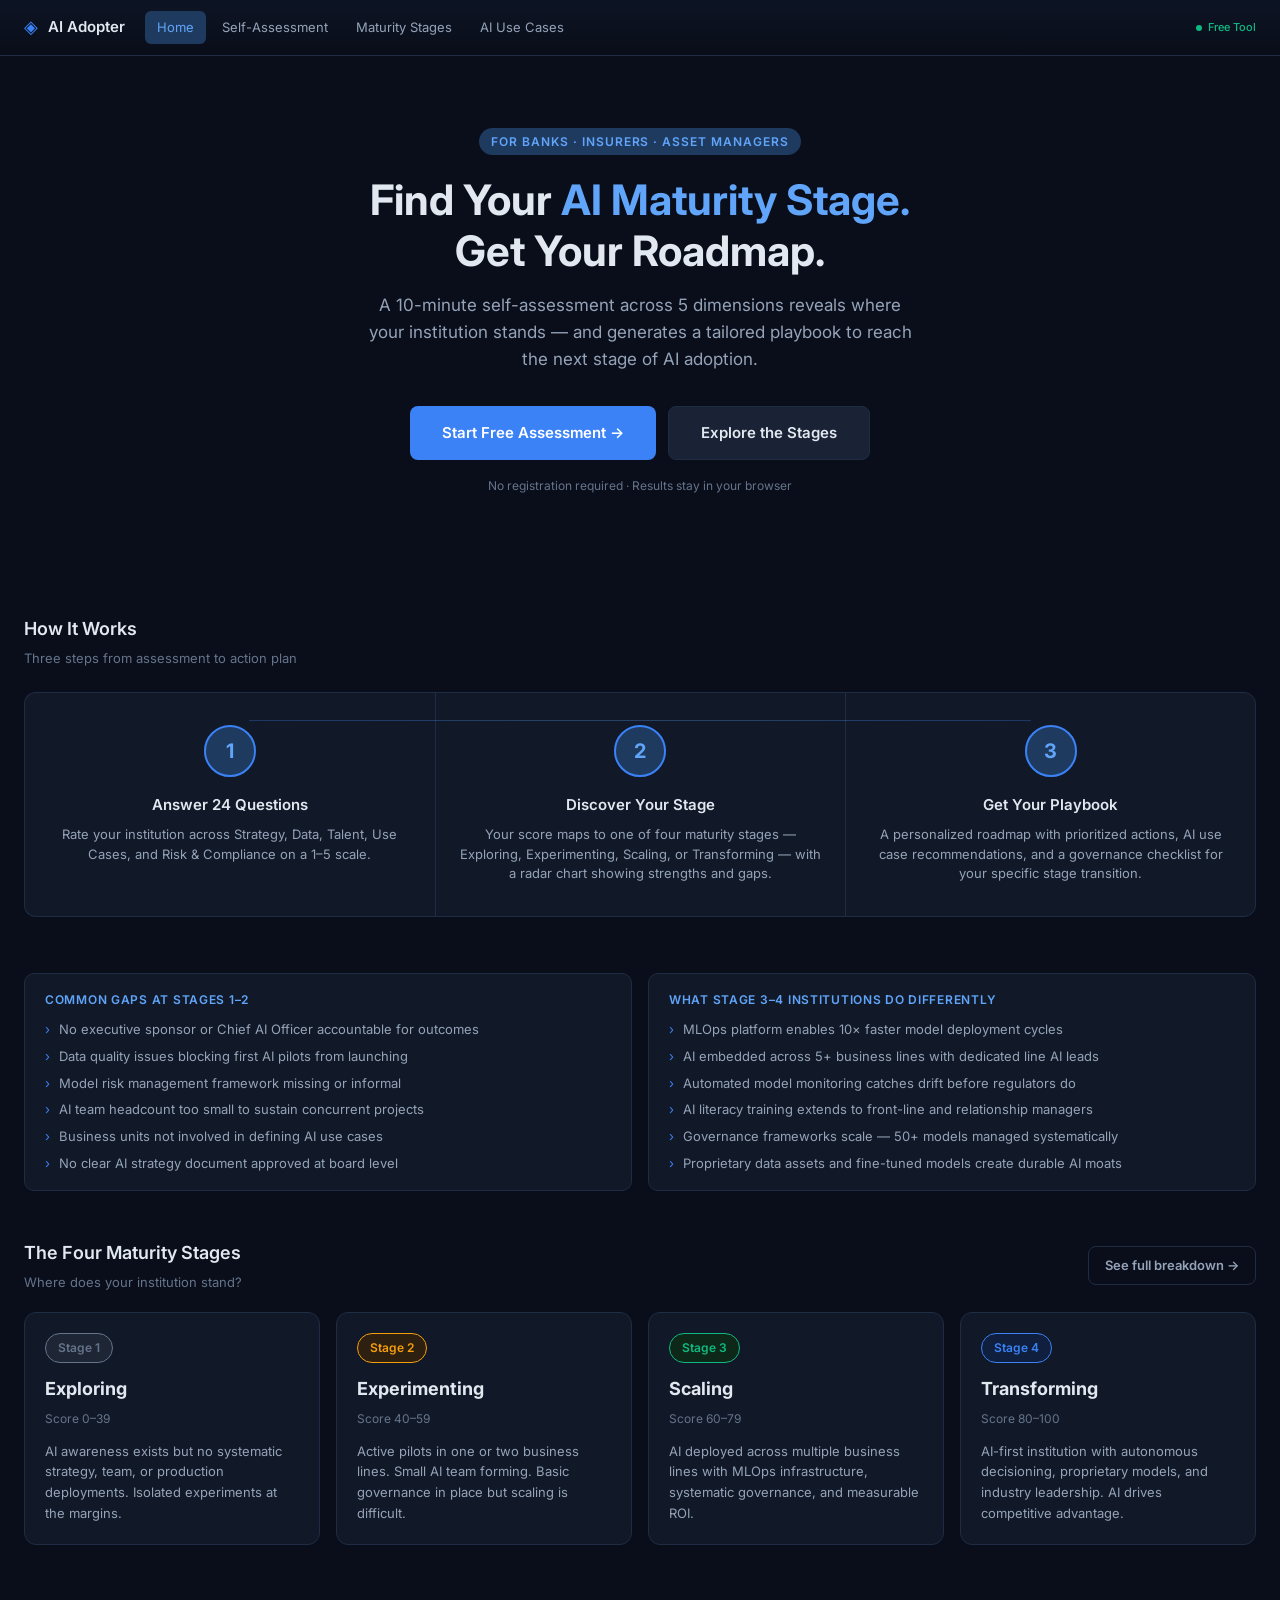
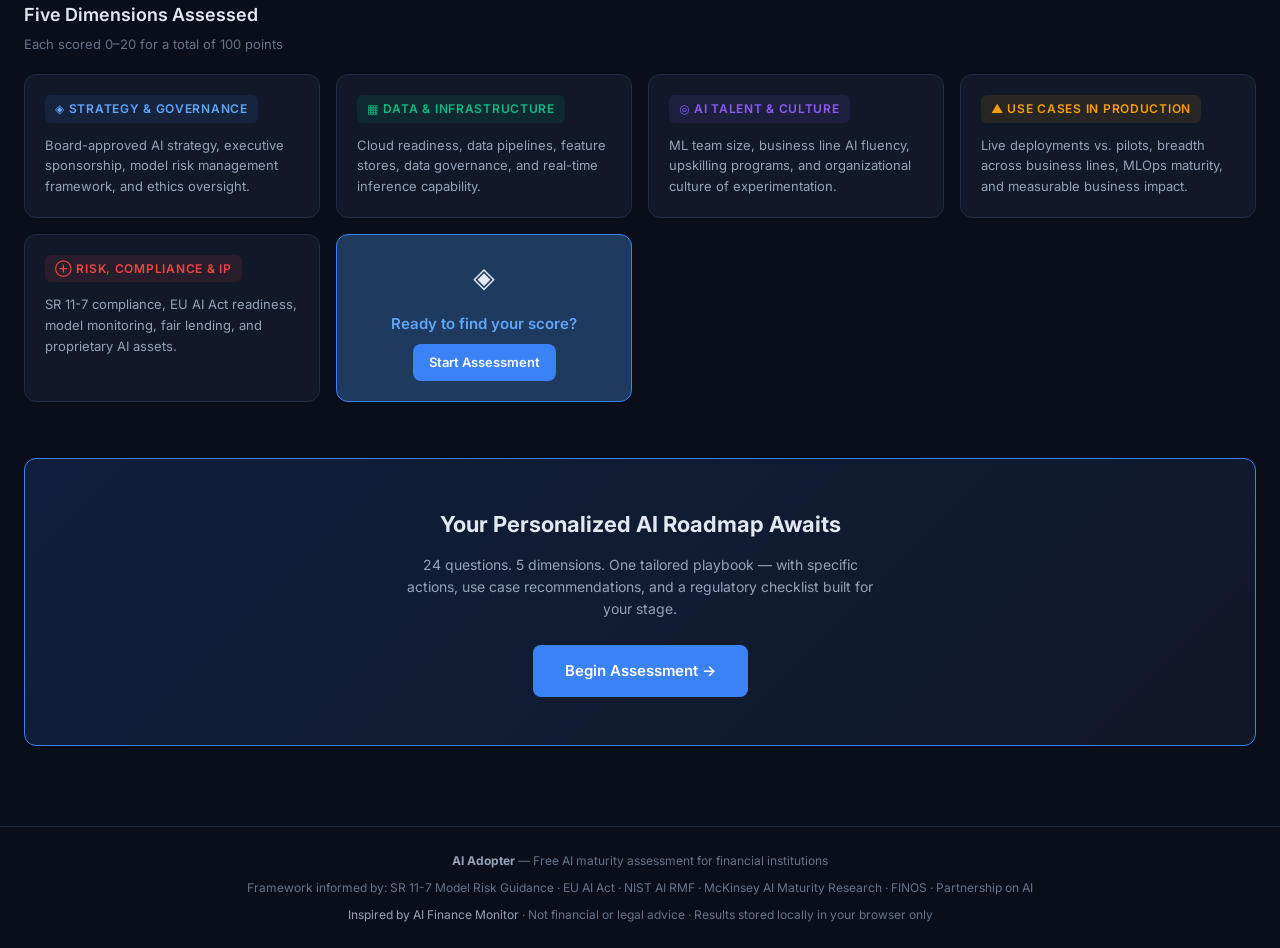
==== index.html @ 6ad32d96 "Initial commit: AI Adopter website AI maturity assessment and playbook generator for financial insti" ====
<!DOCTYPE html>
<html lang="en">
<head>
  <meta charset="UTF-8">
  <meta name="viewport" content="width=device-width, initial-scale=1.0">
  <title>AI Adopter — AI Adoption Playbook for Financial Institutions</title>
  <meta name="description" content="Assess your financial institution's AI maturity and get a personalized roadmap to the next stage.">
  <link rel="stylesheet" href="styles.css">
  <link rel="preconnect" href="https://fonts.googleapis.com">
  <link rel="preconnect" href="https://fonts.gstatic.com" crossorigin>
  <link href="https://fonts.googleapis.com/css2?family=Inter:wght@300;400;500;600;700&display=swap" rel="stylesheet">
</head>
<body>

<!-- ============================================================
     HEADER
     ============================================================ -->
<header>
  <button class="hamburger" id="hamburger" aria-label="Toggle menu">☰</button>
  <div class="header-brand">
    <span class="icon">◈</span>
    <span>AI Adopter</span>
    <span class="header-tagline">AI Adoption Playbooks for Financial Institutions</span>
  </div>
  <nav id="main-nav"></nav>
  <div class="header-actions">
    <span class="live-badge">
      <span class="live-dot"></span>
      Free Tool
    </span>
  </div>
</header>

<!-- Mobile nav -->
<nav class="mobile-nav" id="mobile-nav"></nav>

<!-- ============================================================
     HERO
     ============================================================ -->
<section class="hero">
  <div class="hero-eyebrow">For Banks · Insurers · Asset Managers</div>
  <h1>Find Your <span>AI Maturity Stage.</span><br>Get Your Roadmap.</h1>
  <p>A 10-minute self-assessment across 5 dimensions reveals where your institution stands — and generates a tailored playbook to reach the next stage of AI adoption.</p>
  <div style="display:flex;gap:12px;justify-content:center;flex-wrap:wrap">
    <a href="assessment.html" class="btn btn-primary btn-lg">Start Free Assessment →</a>
    <a href="stages.html" class="btn btn-secondary btn-lg">Explore the Stages</a>
  </div>
  <p style="font-size:12px;color:var(--muted);margin-top:16px">No registration required · Results stay in your browser</p>
</section>

<!-- ============================================================
     HOW IT WORKS
     ============================================================ -->
<main>
  <div class="section-header" style="margin-bottom:24px">
    <div>
      <div class="section-title">How It Works</div>
      <div class="section-sub">Three steps from assessment to action plan</div>
    </div>
  </div>

  <div class="steps-grid" style="margin-bottom:56px">
    <div class="step-card">
      <div class="step-num">1</div>
      <h3>Answer 24 Questions</h3>
      <p>Rate your institution across Strategy, Data, Talent, Use Cases, and Risk & Compliance on a 1–5 scale.</p>
    </div>
    <div class="step-card">
      <div class="step-num">2</div>
      <h3>Discover Your Stage</h3>
      <p>Your score maps to one of four maturity stages — Exploring, Experimenting, Scaling, or Transforming — with a radar chart showing strengths and gaps.</p>
    </div>
    <div class="step-card">
      <div class="step-num">3</div>
      <h3>Get Your Playbook</h3>
      <p>A personalized roadmap with prioritized actions, AI use case recommendations, and a governance checklist for your specific stage transition.</p>
    </div>
  </div>

  <!-- ============================================================
       INSIGHTS BAR
       ============================================================ -->
  <div class="insights-bar" style="margin-bottom:48px">
    <div class="insight-panel">
      <h3>Common Gaps at Stages 1–2</h3>
      <ul>
        <li>No executive sponsor or Chief AI Officer accountable for outcomes</li>
        <li>Data quality issues blocking first AI pilots from launching</li>
        <li>Model risk management framework missing or informal</li>
        <li>AI team headcount too small to sustain concurrent projects</li>
        <li>Business units not involved in defining AI use cases</li>
        <li>No clear AI strategy document approved at board level</li>
      </ul>
    </div>
    <div class="insight-panel">
      <h3>What Stage 3–4 Institutions Do Differently</h3>
      <ul>
        <li>MLOps platform enables 10× faster model deployment cycles</li>
        <li>AI embedded across 5+ business lines with dedicated line AI leads</li>
        <li>Automated model monitoring catches drift before regulators do</li>
        <li>AI literacy training extends to front-line and relationship managers</li>
        <li>Governance frameworks scale — 50+ models managed systematically</li>
        <li>Proprietary data assets and fine-tuned models create durable AI moats</li>
      </ul>
    </div>
  </div>

  <!-- ============================================================
       MATURITY STAGE PREVIEWS
       ============================================================ -->
  <div class="section-header" style="margin-bottom:20px">
    <div>
      <div class="section-title">The Four Maturity Stages</div>
      <div class="section-sub">Where does your institution stand?</div>
    </div>
    <a href="stages.html" class="btn btn-ghost btn-sm no-print">See full breakdown →</a>
  </div>

  <div class="grid-4" style="margin-bottom:56px">
    <div class="card">
      <div style="margin-bottom:12px">
        <span class="stage-badge stage-1">Stage 1</span>
      </div>
      <div style="font-size:18px;font-weight:700;color:var(--text);margin-bottom:6px">Exploring</div>
      <div style="font-size:12px;color:var(--muted);margin-bottom:12px">Score 0–39</div>
      <p style="font-size:13px;color:var(--muted2)">AI awareness exists but no systematic strategy, team, or production deployments. Isolated experiments at the margins.</p>
    </div>
    <div class="card">
      <div style="margin-bottom:12px">
        <span class="stage-badge stage-2">Stage 2</span>
      </div>
      <div style="font-size:18px;font-weight:700;color:var(--text);margin-bottom:6px">Experimenting</div>
      <div style="font-size:12px;color:var(--muted);margin-bottom:12px">Score 40–59</div>
      <p style="font-size:13px;color:var(--muted2)">Active pilots in one or two business lines. Small AI team forming. Basic governance in place but scaling is difficult.</p>
    </div>
    <div class="card">
      <div style="margin-bottom:12px">
        <span class="stage-badge stage-3">Stage 3</span>
      </div>
      <div style="font-size:18px;font-weight:700;color:var(--text);margin-bottom:6px">Scaling</div>
      <div style="font-size:12px;color:var(--muted);margin-bottom:12px">Score 60–79</div>
      <p style="font-size:13px;color:var(--muted2)">AI deployed across multiple business lines with MLOps infrastructure, systematic governance, and measurable ROI.</p>
    </div>
    <div class="card">
      <div style="margin-bottom:12px">
        <span class="stage-badge stage-4">Stage 4</span>
      </div>
      <div style="font-size:18px;font-weight:700;color:var(--text);margin-bottom:6px">Transforming</div>
      <div style="font-size:12px;color:var(--muted);margin-bottom:12px">Score 80–100</div>
      <p style="font-size:13px;color:var(--muted2)">AI-first institution with autonomous decisioning, proprietary models, and industry leadership. AI drives competitive advantage.</p>
    </div>
  </div>

  <!-- ============================================================
       DIMENSIONS PREVIEW
       ============================================================ -->
  <div class="section-header" style="margin-bottom:20px">
    <div>
      <div class="section-title">Five Dimensions Assessed</div>
      <div class="section-sub">Each scored 0–20 for a total of 100 points</div>
    </div>
  </div>

  <div class="grid-3" style="margin-bottom:56px">
    <div class="card">
      <div class="question-dimension dim-strategy" style="margin-bottom:12px">◈ Strategy & Governance</div>
      <p style="font-size:13px;color:var(--muted2)">Board-approved AI strategy, executive sponsorship, model risk management framework, and ethics oversight.</p>
    </div>
    <div class="card">
      <div class="question-dimension dim-data" style="margin-bottom:12px">▦ Data & Infrastructure</div>
      <p style="font-size:13px;color:var(--muted2)">Cloud readiness, data pipelines, feature stores, data governance, and real-time inference capability.</p>
    </div>
    <div class="card">
      <div class="question-dimension dim-talent" style="margin-bottom:12px">◎ AI Talent & Culture</div>
      <p style="font-size:13px;color:var(--muted2)">ML team size, business line AI fluency, upskilling programs, and organizational culture of experimentation.</p>
    </div>
    <div class="card">
      <div class="question-dimension dim-usecases" style="margin-bottom:12px">▲ Use Cases in Production</div>
      <p style="font-size:13px;color:var(--muted2)">Live deployments vs. pilots, breadth across business lines, MLOps maturity, and measurable business impact.</p>
    </div>
    <div class="card">
      <div class="question-dimension dim-risk" style="margin-bottom:12px">⊕ Risk, Compliance & IP</div>
      <p style="font-size:13px;color:var(--muted2)">SR 11-7 compliance, EU AI Act readiness, model monitoring, fair lending, and proprietary AI assets.</p>
    </div>
    <div class="card" style="display:flex;flex-direction:column;align-items:center;justify-content:center;text-align:center;background:var(--tag-bg);border-color:var(--accent)">
      <div style="font-size:28px;margin-bottom:12px">◈</div>
      <div style="font-size:15px;font-weight:600;color:var(--accent2);margin-bottom:8px">Ready to find your score?</div>
      <a href="assessment.html" class="btn btn-primary btn-sm">Start Assessment</a>
    </div>
  </div>

  <!-- ============================================================
       CTA BANNER
       ============================================================ -->
  <div class="card" style="text-align:center;padding:48px 24px;border-color:var(--accent);background:linear-gradient(135deg,#0f1f3d,#111827)">
    <div style="font-size:22px;font-weight:700;color:var(--text);margin-bottom:12px">
      Your Personalized AI Roadmap Awaits
    </div>
    <p style="color:var(--muted2);font-size:14px;margin-bottom:24px;max-width:480px;margin-left:auto;margin-right:auto">
      24 questions. 5 dimensions. One tailored playbook — with specific actions, use case recommendations, and a regulatory checklist built for your stage.
    </p>
    <a href="assessment.html" class="btn btn-primary btn-lg">Begin Assessment →</a>
  </div>
</main>

<!-- ============================================================
     FOOTER
     ============================================================ -->
<footer>
  <div>
    <strong style="color:var(--muted2)">AI Adopter</strong> — Free AI maturity assessment for financial institutions
  </div>
  <div class="sources">
    Framework informed by: SR 11-7 Model Risk Guidance · EU AI Act · NIST AI RMF · McKinsey AI Maturity Research · FINOS · Partnership on AI
  </div>
  <div>
    <a href="https://github.com/aetherllama/ai-finance-monitor" target="_blank">Inspired by AI Finance Monitor</a>
    · Not financial or legal advice · Results stored locally in your browser only
  </div>
</footer>

<script src="nav.js"></script>
</body>
</html>
---- styles.css ----
/* ============================================================
   AI Adopter — Global Stylesheet
   Mirrors ai-finance-monitor design system
   ============================================================ */

/* ---- Reset & Variables ---- */
*, *::before, *::after { box-sizing: border-box; margin: 0; padding: 0; }

:root {
  --bg: #0a0e1a;
  --surface: #111827;
  --surface2: #1a2235;
  --border: #1e2d44;
  --accent: #3b82f6;
  --accent2: #60a5fa;
  --text: #e2e8f0;
  --muted: #64748b;
  --muted2: #94a3b8;
  --green: #10b981;
  --amber: #f59e0b;
  --purple: #8b5cf6;
  --red: #ef4444;
  --tag-bg: #1e3a5f;
  --tag-text: #93c5fd;

  /* Stage colors */
  --stage1: #64748b;
  --stage1-bg: #1e2535;
  --stage2: #f59e0b;
  --stage2-bg: #2d2010;
  --stage3: #10b981;
  --stage3-bg: #0d2818;
  --stage4: #3b82f6;
  --stage4-bg: #0f1f3d;
}

html { scroll-behavior: smooth; }

body {
  background: var(--bg);
  color: var(--text);
  font-family: 'Inter', system-ui, -apple-system, sans-serif;
  font-size: 15px;
  line-height: 1.6;
  min-height: 100vh;
}

a { color: var(--accent2); text-decoration: none; }
a:hover { color: var(--text); }

/* ---- Animations ---- */
@keyframes pulse { 0%, 100% { opacity: 1; } 50% { opacity: 0.4; } }
@keyframes shimmer {
  0% { background-position: -200% 0; }
  100% { background-position: 200% 0; }
}
@keyframes spin { to { transform: rotate(360deg); } }
@keyframes fadeIn { from { opacity: 0; transform: translateY(8px); } to { opacity: 1; transform: translateY(0); } }

/* ---- Header ---- */
header {
  position: sticky;
  top: 0;
  z-index: 100;
  background: linear-gradient(180deg, #0d1424 0%, rgba(10,14,26,0.97) 100%);
  backdrop-filter: blur(12px);
  border-bottom: 1px solid var(--border);
  padding: 0 24px;
  height: 56px;
  display: flex;
  align-items: center;
  gap: 20px;
}

.header-brand {
  display: flex;
  align-items: center;
  gap: 10px;
  font-weight: 600;
  font-size: 15px;
  color: var(--text);
  white-space: nowrap;
  flex-shrink: 0;
}

.header-brand .icon { color: var(--accent); font-size: 18px; }
.header-tagline {
  font-size: 12px;
  color: var(--muted2);
  font-weight: 400;
  display: none;
}

header nav {
  display: flex;
  align-items: center;
  gap: 4px;
  flex: 1;
}

header nav a {
  color: var(--muted2);
  font-size: 13px;
  padding: 6px 12px;
  border-radius: 6px;
  transition: all 0.15s;
  white-space: nowrap;
}

header nav a:hover { color: var(--text); background: var(--surface2); }
header nav a.active { color: var(--accent2); background: var(--tag-bg); }

.header-actions {
  display: flex;
  align-items: center;
  gap: 10px;
  margin-left: auto;
  flex-shrink: 0;
}

.live-badge {
  display: flex;
  align-items: center;
  gap: 6px;
  font-size: 11px;
  color: var(--green);
  font-weight: 500;
}

.live-dot {
  width: 6px; height: 6px;
  border-radius: 50%;
  background: var(--green);
  animation: pulse 2s infinite;
}

.hamburger {
  display: none;
  background: none;
  border: none;
  color: var(--muted2);
  font-size: 18px;
  cursor: pointer;
  padding: 4px;
  line-height: 1;
}

/* Mobile nav overlay */
.mobile-nav {
  display: none;
  position: fixed;
  top: 56px; left: 0; right: 0; bottom: 0;
  background: var(--bg);
  z-index: 99;
  padding: 24px;
  flex-direction: column;
  gap: 4px;
}
.mobile-nav.open { display: flex; }
.mobile-nav a {
  color: var(--text);
  font-size: 16px;
  padding: 12px 16px;
  border-radius: 8px;
  border: 1px solid transparent;
  transition: all 0.15s;
}
.mobile-nav a:hover, .mobile-nav a.active {
  background: var(--surface2);
  border-color: var(--border);
  color: var(--accent2);
}

/* ---- Main Layout ---- */
main {
  max-width: 1280px;
  margin: 0 auto;
  padding: 32px 24px 80px;
}

main.narrow { max-width: 840px; }

/* ---- Hero ---- */
.hero {
  text-align: center;
  padding: 72px 24px 56px;
  max-width: 760px;
  margin: 0 auto;
  animation: fadeIn 0.4s ease;
}

.hero-eyebrow {
  display: inline-flex;
  align-items: center;
  gap: 6px;
  font-size: 12px;
  font-weight: 600;
  letter-spacing: 0.08em;
  text-transform: uppercase;
  color: var(--accent2);
  background: var(--tag-bg);
  padding: 4px 12px;
  border-radius: 20px;
  margin-bottom: 20px;
}

.hero h1 {
  font-size: 42px;
  font-weight: 700;
  line-height: 1.2;
  color: var(--text);
  margin-bottom: 16px;
}

.hero h1 span { color: var(--accent2); }

.hero p {
  font-size: 17px;
  color: var(--muted2);
  max-width: 560px;
  margin: 0 auto 32px;
}

/* ---- Buttons ---- */
.btn {
  display: inline-flex;
  align-items: center;
  gap: 8px;
  padding: 12px 24px;
  border-radius: 8px;
  font-size: 14px;
  font-weight: 600;
  cursor: pointer;
  transition: all 0.15s;
  border: none;
  text-decoration: none;
}

.btn-primary {
  background: var(--accent);
  color: #fff;
}
.btn-primary:hover { background: #2563eb; color: #fff; transform: translateY(-1px); box-shadow: 0 4px 16px rgba(59,130,246,0.3); }

.btn-secondary {
  background: var(--surface2);
  color: var(--text);
  border: 1px solid var(--border);
}
.btn-secondary:hover { border-color: var(--accent); color: var(--accent2); }

.btn-ghost {
  background: transparent;
  color: var(--muted2);
  border: 1px solid var(--border);
}
.btn-ghost:hover { color: var(--text); border-color: var(--muted); }

.btn-lg { padding: 14px 32px; font-size: 15px; }
.btn-sm { padding: 8px 16px; font-size: 13px; }

/* ---- Cards ---- */
.card {
  background: var(--surface);
  border: 1px solid var(--border);
  border-radius: 12px;
  padding: 20px;
  transition: border-color 0.15s, transform 0.15s, box-shadow 0.15s;
}

.card:hover {
  border-color: var(--accent);
  transform: translateY(-2px);
  box-shadow: 0 4px 20px rgba(59,130,246,0.12);
}

/* ---- Grid Layouts ---- */
.grid-3 {
  display: grid;
  grid-template-columns: repeat(auto-fill, minmax(280px, 1fr));
  gap: 16px;
}

.grid-4 {
  display: grid;
  grid-template-columns: repeat(auto-fill, minmax(240px, 1fr));
  gap: 16px;
}

.grid-2 {
  display: grid;
  grid-template-columns: repeat(auto-fill, minmax(360px, 1fr));
  gap: 16px;
}

/* ---- Insights Bar ---- */
.insights-bar {
  display: grid;
  grid-template-columns: 1fr 1fr;
  gap: 16px;
  margin-bottom: 32px;
}

.insight-panel {
  background: var(--surface);
  border: 1px solid var(--border);
  border-radius: 10px;
  padding: 16px 20px;
}

.insight-panel h3 {
  font-size: 12px;
  font-weight: 600;
  text-transform: uppercase;
  letter-spacing: 0.06em;
  color: var(--accent2);
  margin-bottom: 10px;
}

.insight-panel ul {
  list-style: none;
  display: flex;
  flex-direction: column;
  gap: 6px;
}

.insight-panel li {
  font-size: 13px;
  color: var(--muted2);
  padding-left: 14px;
  position: relative;
}

.insight-panel li::before {
  content: '›';
  position: absolute;
  left: 0;
  color: var(--accent);
}

/* ---- Section Headers ---- */
.section-header {
  display: flex;
  align-items: center;
  justify-content: space-between;
  margin-bottom: 20px;
}

.section-title {
  font-size: 18px;
  font-weight: 600;
  color: var(--text);
}

.section-sub {
  font-size: 13px;
  color: var(--muted);
  margin-top: 4px;
}

/* ---- Filter Toolbar ---- */
.toolbar {
  position: sticky;
  top: 56px;
  z-index: 90;
  background: var(--bg);
  border-bottom: 1px solid var(--border);
  padding: 12px 24px;
  display: flex;
  align-items: center;
  gap: 10px;
  flex-wrap: wrap;
}

.filter-btn {
  padding: 6px 14px;
  border-radius: 20px;
  border: 1px solid var(--border);
  background: transparent;
  color: var(--muted2);
  font-size: 13px;
  cursor: pointer;
  transition: all 0.15s;
  white-space: nowrap;
}

.filter-btn:hover { color: var(--text); border-color: var(--muted); }

.filter-btn.active {
  background: var(--tag-bg);
  color: var(--accent2);
  border-color: var(--accent);
}

/* ---- Stage Badges ---- */
.stage-badge {
  display: inline-flex;
  align-items: center;
  gap: 6px;
  padding: 4px 12px;
  border-radius: 20px;
  font-size: 12px;
  font-weight: 600;
  white-space: nowrap;
}

.stage-badge.stage-1 { background: var(--stage1-bg); color: var(--stage1); border: 1px solid var(--stage1); }
.stage-badge.stage-2 { background: var(--stage2-bg); color: var(--stage2); border: 1px solid var(--stage2); }
.stage-badge.stage-3 { background: var(--stage3-bg); color: var(--stage3); border: 1px solid var(--stage3); }
.stage-badge.stage-4 { background: var(--stage4-bg); color: var(--stage4); border: 1px solid var(--stage4); }

.stage-badge-lg {
  padding: 10px 24px;
  font-size: 16px;
  border-radius: 30px;
}

/* ---- Status Badges ---- */
.status-badge {
  display: inline-flex;
  align-items: center;
  gap: 5px;
  padding: 3px 10px;
  border-radius: 12px;
  font-size: 11px;
  font-weight: 600;
}

.status-live { background: rgba(16,185,129,0.15); color: var(--green); }
.status-pilot { background: rgba(245,158,11,0.15); color: var(--amber); }
.status-emerging { background: rgba(139,92,246,0.15); color: var(--purple); }

/* ---- Effort/Impact Tags ---- */
.tag {
  display: inline-flex;
  align-items: center;
  padding: 2px 8px;
  border-radius: 4px;
  font-size: 11px;
  font-weight: 600;
  text-transform: uppercase;
  letter-spacing: 0.04em;
}

.tag-quickwin { background: rgba(16,185,129,0.15); color: var(--green); }
.tag-medium { background: rgba(245,158,11,0.15); color: var(--amber); }
.tag-strategic { background: rgba(139,92,246,0.15); color: var(--purple); }
.tag-high { background: rgba(59,130,246,0.15); color: var(--accent2); }
.tag-medium-impact { background: rgba(245,158,11,0.15); color: var(--amber); }

/* ---- Progress Bars ---- */
.progress-track {
  background: var(--surface2);
  border-radius: 4px;
  height: 6px;
  overflow: hidden;
}

.progress-fill {
  height: 100%;
  border-radius: 4px;
  background: linear-gradient(90deg, var(--accent), var(--accent2));
  transition: width 0.4s ease;
}

.progress-fill.green { background: linear-gradient(90deg, #059669, var(--green)); }
.progress-fill.amber { background: linear-gradient(90deg, #d97706, var(--amber)); }
.progress-fill.muted { background: var(--muted); }

/* ---- Assessment Progress ---- */
.assessment-progress {
  margin-bottom: 28px;
}

.assessment-progress-bar {
  height: 4px;
  background: var(--surface2);
  border-radius: 2px;
  overflow: hidden;
  margin-bottom: 8px;
}

.assessment-progress-fill {
  height: 100%;
  background: linear-gradient(90deg, var(--accent), var(--accent2));
  border-radius: 2px;
  transition: width 0.3s ease;
}

.assessment-progress-label {
  font-size: 12px;
  color: var(--muted);
}

/* ---- Question Card ---- */
.question-card {
  background: var(--surface);
  border: 1px solid var(--border);
  border-radius: 14px;
  padding: 32px;
  animation: fadeIn 0.25s ease;
}

.question-dimension {
  display: inline-flex;
  align-items: center;
  gap: 6px;
  font-size: 12px;
  font-weight: 600;
  text-transform: uppercase;
  letter-spacing: 0.06em;
  margin-bottom: 16px;
  padding: 4px 10px;
  border-radius: 6px;
}

.dim-strategy { background: rgba(59,130,246,0.1); color: var(--accent2); }
.dim-data { background: rgba(16,185,129,0.1); color: var(--green); }
.dim-talent { background: rgba(139,92,246,0.1); color: var(--purple); }
.dim-usecases { background: rgba(245,158,11,0.1); color: var(--amber); }
.dim-risk { background: rgba(239,68,68,0.1); color: var(--red); }

.question-text {
  font-size: 19px;
  font-weight: 500;
  color: var(--text);
  line-height: 1.5;
  margin-bottom: 28px;
}

.likert-scale {
  display: flex;
  gap: 10px;
  margin-bottom: 32px;
}

.likert-option {
  flex: 1;
  display: flex;
  flex-direction: column;
  align-items: center;
  gap: 8px;
  cursor: pointer;
}

.likert-option input[type="radio"] { display: none; }

.likert-circle {
  width: 44px; height: 44px;
  border-radius: 50%;
  border: 2px solid var(--border);
  background: var(--surface2);
  display: flex;
  align-items: center;
  justify-content: center;
  font-weight: 700;
  font-size: 15px;
  color: var(--muted2);
  transition: all 0.15s;
  cursor: pointer;
}

.likert-option:hover .likert-circle {
  border-color: var(--accent);
  color: var(--accent2);
}

.likert-option input:checked ~ .likert-circle {
  background: var(--accent);
  border-color: var(--accent);
  color: #fff;
  box-shadow: 0 0 0 3px rgba(59,130,246,0.25);
}

.likert-label {
  font-size: 11px;
  color: var(--muted);
  text-align: center;
}

.question-nav {
  display: flex;
  justify-content: space-between;
  align-items: center;
  gap: 12px;
}

/* ---- Radar Chart ---- */
.radar-container {
  background: var(--surface);
  border: 1px solid var(--border);
  border-radius: 14px;
  padding: 24px;
  display: flex;
  align-items: center;
  justify-content: center;
  max-width: 420px;
  margin: 0 auto;
}

/* ---- Results Page ---- */
.results-hero {
  text-align: center;
  padding: 40px 0 32px;
  animation: fadeIn 0.4s ease;
}

.results-score {
  font-size: 64px;
  font-weight: 700;
  line-height: 1;
  color: var(--text);
  margin: 12px 0 4px;
}

.results-score span { font-size: 28px; font-weight: 400; color: var(--muted); }

.results-layout {
  display: grid;
  grid-template-columns: 420px 1fr;
  gap: 24px;
  align-items: start;
  margin: 32px 0;
}

.dim-row {
  display: flex;
  flex-direction: column;
  gap: 14px;
}

.dim-item {
  display: flex;
  flex-direction: column;
  gap: 6px;
}

.dim-label {
  display: flex;
  justify-content: space-between;
  align-items: center;
  font-size: 13px;
}

.dim-name { color: var(--muted2); }
.dim-score { font-weight: 600; color: var(--text); }

.gap-panel {
  background: var(--surface);
  border: 1px solid var(--border);
  border-radius: 12px;
  padding: 20px;
  border-left: 3px solid var(--amber);
}

.gap-panel h3 {
  font-size: 13px;
  font-weight: 600;
  text-transform: uppercase;
  letter-spacing: 0.06em;
  color: var(--amber);
  margin-bottom: 12px;
}

/* ---- Playbook Page ---- */
.playbook-header {
  background: var(--surface);
  border: 1px solid var(--border);
  border-radius: 14px;
  padding: 28px 32px;
  margin-bottom: 28px;
  display: flex;
  align-items: center;
  justify-content: space-between;
  gap: 20px;
  animation: fadeIn 0.3s ease;
}

.playbook-path {
  display: flex;
  align-items: center;
  gap: 12px;
  flex-wrap: wrap;
}

.playbook-path-arrow {
  font-size: 20px;
  color: var(--accent);
}

/* ---- Action Cards ---- */
.action-card {
  background: var(--surface);
  border: 1px solid var(--border);
  border-radius: 10px;
  padding: 18px 20px;
  display: flex;
  flex-direction: column;
  gap: 10px;
  transition: border-color 0.15s, transform 0.15s;
}

.action-card:hover {
  border-color: var(--accent);
  transform: translateY(-1px);
}

.action-card-header {
  display: flex;
  align-items: flex-start;
  justify-content: space-between;
  gap: 12px;
}

.action-number {
  width: 26px; height: 26px;
  border-radius: 50%;
  background: var(--tag-bg);
  color: var(--accent2);
  font-size: 12px;
  font-weight: 700;
  display: flex;
  align-items: center;
  justify-content: center;
  flex-shrink: 0;
}

.action-title {
  font-size: 14px;
  font-weight: 600;
  color: var(--text);
  flex: 1;
}

.action-tags { display: flex; gap: 6px; flex-wrap: wrap; }

.action-desc {
  font-size: 13px;
  color: var(--muted2);
  line-height: 1.5;
}

/* ---- Governance Checklist ---- */
.checklist-item {
  display: flex;
  align-items: flex-start;
  gap: 12px;
  padding: 14px 0;
  border-bottom: 1px solid var(--border);
  cursor: pointer;
}

.checklist-item:last-child { border-bottom: none; }

.checklist-box {
  width: 18px; height: 18px;
  border-radius: 4px;
  border: 2px solid var(--border);
  background: var(--surface2);
  display: flex;
  align-items: center;
  justify-content: center;
  flex-shrink: 0;
  margin-top: 2px;
  transition: all 0.15s;
  cursor: pointer;
}

.checklist-item.checked .checklist-box {
  background: var(--green);
  border-color: var(--green);
  color: #fff;
}

.checklist-item.checked .checklist-box::after { content: '✓'; font-size: 11px; font-weight: 700; }

.checklist-item.checked .checklist-text { text-decoration: line-through; color: var(--muted); }

.checklist-text { font-size: 13px; color: var(--muted2); line-height: 1.5; }
.checklist-reg { font-size: 11px; color: var(--muted); margin-top: 3px; }

/* ---- Accordion Panels ---- */
.accordion-panel {
  background: var(--surface);
  border: 1px solid var(--border);
  border-radius: 10px;
  overflow: hidden;
  margin-bottom: 8px;
}

.accordion-header {
  display: flex;
  align-items: center;
  justify-content: space-between;
  padding: 16px 20px;
  cursor: pointer;
  transition: background 0.15s;
}

.accordion-header:hover { background: var(--surface2); }

.accordion-title {
  font-size: 14px;
  font-weight: 600;
  color: var(--text);
}

.accordion-arrow {
  color: var(--muted);
  font-size: 16px;
  transition: transform 0.2s;
}

.accordion-panel.open .accordion-arrow { transform: rotate(180deg); }

.accordion-body {
  display: none;
  padding: 0 20px 20px;
  border-top: 1px solid var(--border);
}

.accordion-panel.open .accordion-body { display: block; }

/* ---- Stage Cards (stages.html) ---- */
.stage-card {
  background: var(--surface);
  border: 1px solid var(--border);
  border-radius: 14px;
  overflow: hidden;
  transition: border-color 0.15s, transform 0.15s;
}

.stage-card:hover { border-color: var(--accent); transform: translateY(-2px); }

.stage-card-header {
  padding: 20px 24px;
  border-bottom: 1px solid var(--border);
  display: flex;
  align-items: center;
  justify-content: space-between;
}

.stage-number {
  font-size: 11px;
  font-weight: 700;
  text-transform: uppercase;
  letter-spacing: 0.08em;
  color: var(--muted);
}

.stage-name {
  font-size: 20px;
  font-weight: 700;
  margin: 4px 0;
}

.stage-score-range {
  font-size: 13px;
  color: var(--muted2);
}

.stage-card-body { padding: 20px 24px; }

.stage-card-body h4 {
  font-size: 12px;
  font-weight: 600;
  text-transform: uppercase;
  letter-spacing: 0.06em;
  color: var(--muted);
  margin-bottom: 10px;
}

.stage-traits {
  list-style: none;
  display: flex;
  flex-direction: column;
  gap: 6px;
  margin-bottom: 16px;
}

.stage-traits li {
  font-size: 13px;
  color: var(--muted2);
  padding-left: 14px;
  position: relative;
}

.stage-traits li::before {
  content: '◦';
  position: absolute;
  left: 0;
  color: var(--accent);
}

/* ---- Use Cases Table ---- */
.use-case-card {
  background: var(--surface);
  border: 1px solid var(--border);
  border-radius: 10px;
  padding: 16px 18px;
  display: flex;
  flex-direction: column;
  gap: 10px;
  transition: border-color 0.15s, transform 0.15s;
}

.use-case-card:hover {
  border-color: var(--accent);
  transform: translateY(-1px);
}

.use-case-title {
  font-size: 14px;
  font-weight: 600;
  color: var(--text);
}

.use-case-meta {
  display: flex;
  flex-wrap: wrap;
  gap: 6px;
  align-items: center;
}

.use-case-desc {
  font-size: 12px;
  color: var(--muted2);
  line-height: 1.5;
}

.biz-badge {
  display: inline-flex;
  padding: 2px 8px;
  border-radius: 4px;
  font-size: 11px;
  font-weight: 600;
}

.biz-lending { background: rgba(59,130,246,0.15); color: var(--accent2); }
.biz-risk { background: rgba(239,68,68,0.15); color: var(--red); }
.biz-fraud { background: rgba(245,158,11,0.15); color: var(--amber); }
.biz-compliance { background: rgba(139,92,246,0.15); color: var(--purple); }
.biz-trading { background: rgba(16,185,129,0.15); color: var(--green); }
.biz-customer { background: rgba(94,181,219,0.15); color: #5eb5db; }
.biz-operations { background: rgba(100,116,139,0.15); color: var(--muted2); }

/* ---- How It Works Steps ---- */
.steps-grid {
  display: grid;
  grid-template-columns: repeat(3, 1fr);
  gap: 0;
  position: relative;
}

.steps-grid::before {
  content: '';
  position: absolute;
  top: 28px;
  left: calc(16.67% + 20px);
  right: calc(16.67% + 20px);
  height: 1px;
  background: linear-gradient(90deg, var(--accent), var(--accent2), var(--accent));
  opacity: 0.3;
}

.step-card {
  text-align: center;
  padding: 32px 24px;
  background: var(--surface);
  border: 1px solid var(--border);
  border-radius: 12px;
  transition: border-color 0.15s;
}

.step-card:not(:last-child) { border-right: none; border-radius: 12px 0 0 12px; }
.step-card:last-child { border-radius: 0 12px 12px 0; }
.step-card:not(:first-child):not(:last-child) { border-radius: 0; }

.step-num {
  width: 52px; height: 52px;
  border-radius: 50%;
  background: var(--tag-bg);
  border: 2px solid var(--accent);
  color: var(--accent2);
  font-size: 20px;
  font-weight: 700;
  display: flex;
  align-items: center;
  justify-content: center;
  margin: 0 auto 16px;
}

.step-card h3 { font-size: 15px; font-weight: 600; color: var(--text); margin-bottom: 8px; }
.step-card p { font-size: 13px; color: var(--muted2); line-height: 1.5; }

/* ---- Section Divider ---- */
.section-divider {
  border: none;
  border-top: 1px solid var(--border);
  margin: 40px 0;
}

/* ---- Footer ---- */
footer {
  border-top: 1px solid var(--border);
  padding: 24px;
  text-align: center;
  font-size: 12px;
  color: var(--muted);
  display: flex;
  flex-direction: column;
  gap: 8px;
}

footer a { color: var(--muted2); }
footer a:hover { color: var(--text); }

/* ---- Loading Skeleton ---- */
.skeleton {
  background: linear-gradient(90deg, var(--surface) 25%, var(--surface2) 50%, var(--surface) 75%);
  background-size: 200% 100%;
  animation: shimmer 1.5s infinite;
  border-radius: 4px;
}

/* ---- Empty State ---- */
.empty-state {
  text-align: center;
  padding: 60px 24px;
  color: var(--muted);
}

.empty-state .icon { font-size: 40px; margin-bottom: 12px; opacity: 0.5; }
.empty-state p { font-size: 15px; margin-bottom: 20px; }

/* ============================================================
   RESPONSIVE
   ============================================================ */

@media (max-width: 900px) {
  .results-layout { grid-template-columns: 1fr; }
  .radar-container { max-width: 340px; }
  .steps-grid { grid-template-columns: 1fr; }
  .step-card:not(:last-child),
  .step-card:last-child,
  .step-card:not(:first-child):not(:last-child) {
    border-radius: 12px;
    border: 1px solid var(--border);
  }
  .steps-grid::before { display: none; }
  .insights-bar { grid-template-columns: 1fr; }
  .playbook-header { flex-direction: column; align-items: flex-start; }
}

@media (max-width: 640px) {
  header { padding: 0 16px; }
  header nav { display: none; }
  .hamburger { display: block; }
  .header-tagline { display: none; }
  main { padding: 20px 16px 60px; }
  .hero { padding: 48px 0 40px; }
  .hero h1 { font-size: 28px; }
  .hero p { font-size: 15px; }
  .toolbar { padding: 10px 16px; overflow-x: auto; flex-wrap: nowrap; }
  .toolbar::-webkit-scrollbar { display: none; }
  .filter-btn { flex-shrink: 0; font-size: 12px; }
  .grid-3, .grid-4, .grid-2 { grid-template-columns: 1fr; }
  .likert-scale { gap: 6px; }
  .likert-circle { width: 36px; height: 36px; font-size: 13px; }
  .question-card { padding: 20px; }
  .question-text { font-size: 16px; }
  .results-score { font-size: 48px; }
  footer .sources { display: none; }
}

@media (max-width: 380px) {
  .hero h1 { font-size: 24px; }
  .btn-lg { padding: 12px 20px; font-size: 14px; }
}

/* ============================================================
   PRINT / PDF EXPORT
   ============================================================ */
@media print {
  header, .toolbar, footer, .btn, .question-nav, .no-print { display: none !important; }
  body { background: #fff; color: #000; font-size: 12pt; }
  .card, .action-card, .accordion-panel { border: 1px solid #ccc; break-inside: avoid; }
  .accordion-body { display: block !important; }
  a { color: inherit; }
  .playbook-header { background: #f5f5f5; }
}
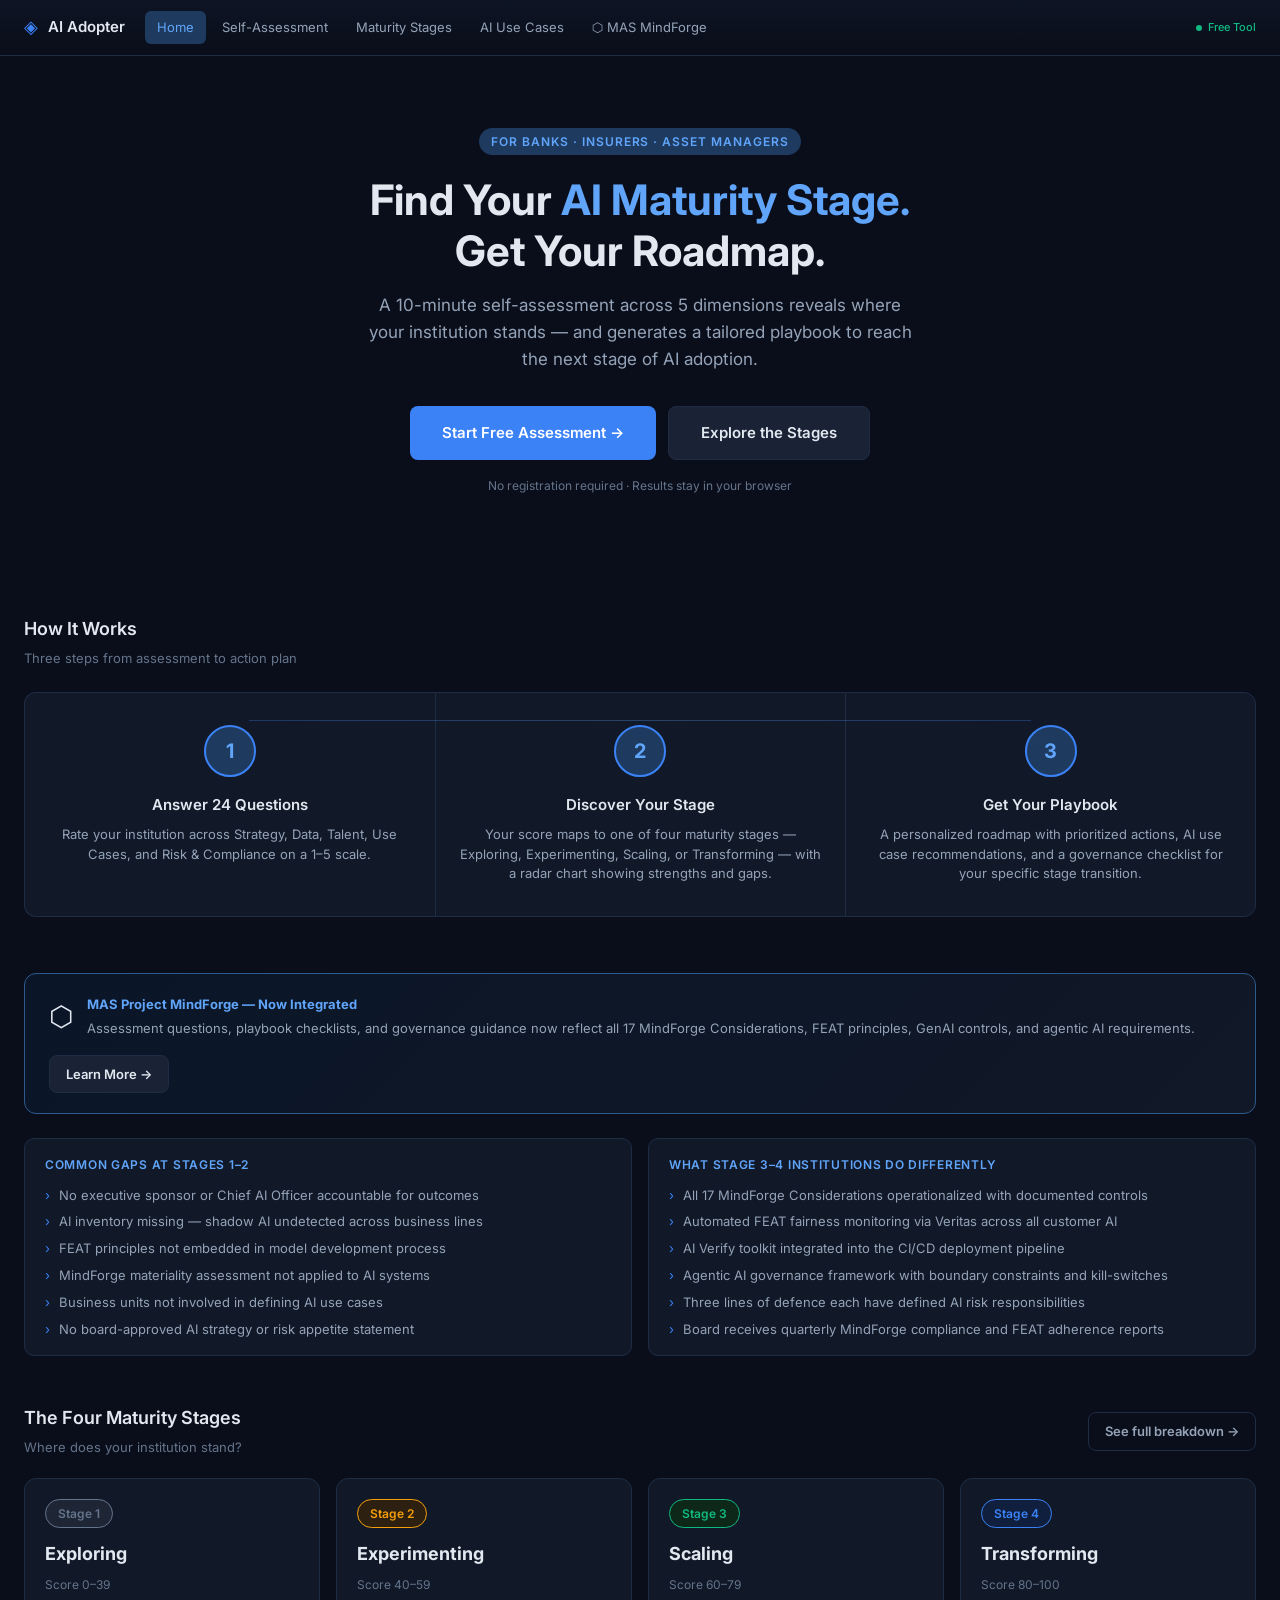
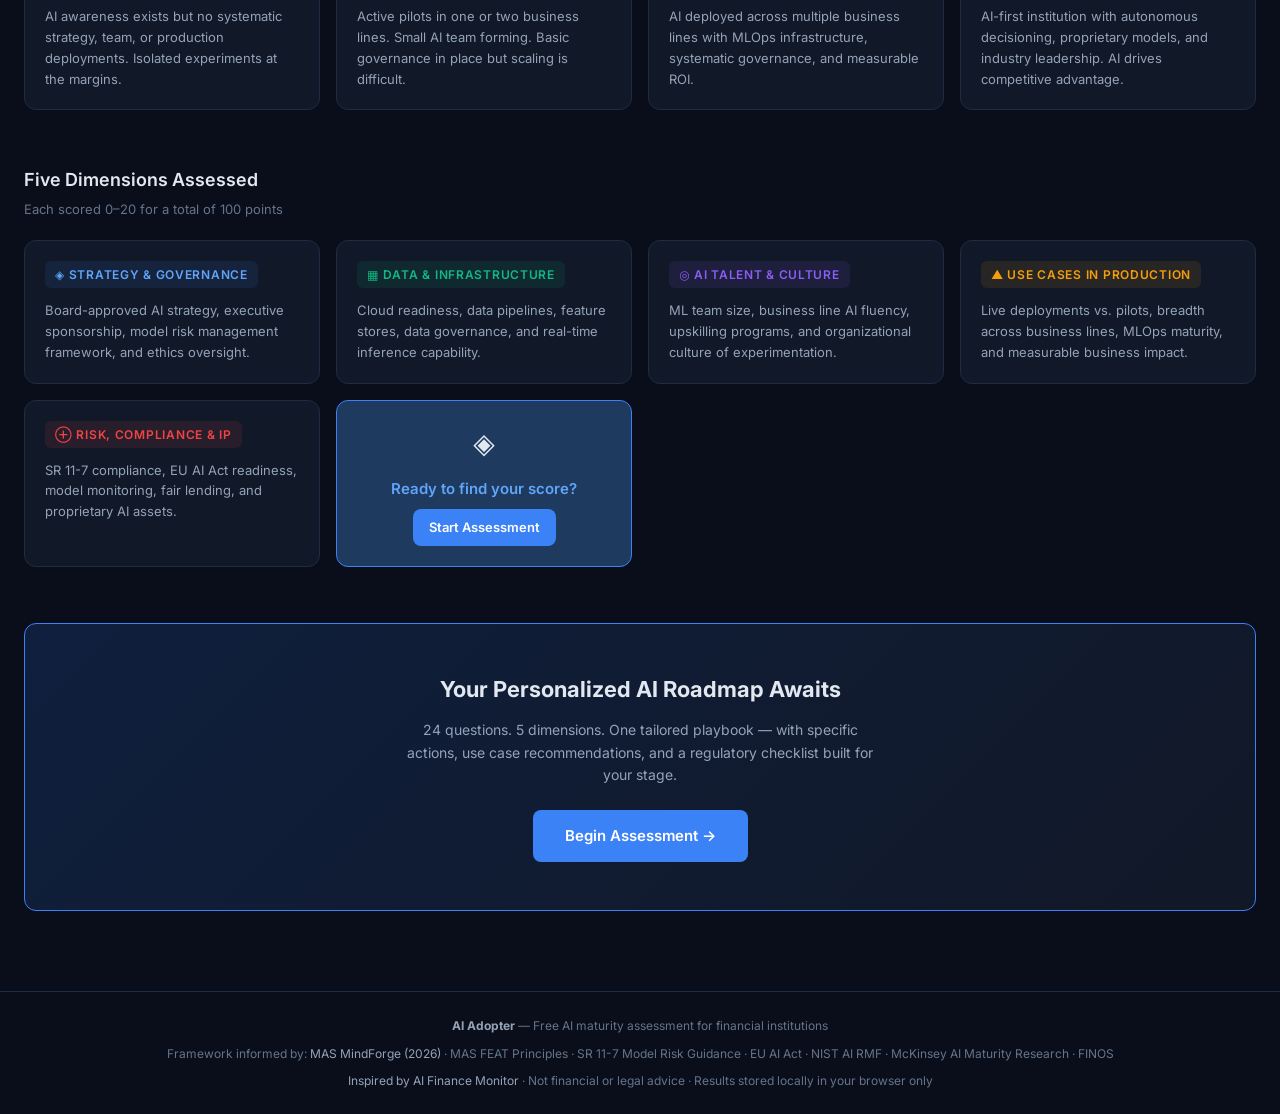
==== commit 6ea10330: "Integrate MAS MindForge AI risk management framework - New mindforge.html: full MindForge reference " ====
--- a/index.html
+++ b/index.html
@@ -78,6 +78,22 @@
   </div>
 
   <!-- ============================================================
+       MINDFORGE BANNER
+       ============================================================ -->
+  <div class="card" style="margin-bottom:24px;border-color:#2d5a8e;background:linear-gradient(135deg,#0a1628,#111827);padding:20px 24px">
+    <div style="display:flex;align-items:center;justify-content:space-between;gap:16px;flex-wrap:wrap">
+      <div style="display:flex;align-items:center;gap:14px">
+        <span style="font-size:28px">⬡</span>
+        <div>
+          <div style="font-size:13px;font-weight:700;color:#60a5fa;margin-bottom:3px">MAS Project MindForge — Now Integrated</div>
+          <div style="font-size:13px;color:var(--muted2)">Assessment questions, playbook checklists, and governance guidance now reflect all 17 MindForge Considerations, FEAT principles, GenAI controls, and agentic AI requirements.</div>
+        </div>
+      </div>
+      <a href="mindforge.html" class="btn btn-secondary btn-sm" style="white-space:nowrap;flex-shrink:0">Learn More →</a>
+    </div>
+  </div>
+
+  <!-- ============================================================
        INSIGHTS BAR
        ============================================================ -->
   <div class="insights-bar" style="margin-bottom:48px">
@@ -85,22 +101,22 @@
       <h3>Common Gaps at Stages 1–2</h3>
       <ul>
         <li>No executive sponsor or Chief AI Officer accountable for outcomes</li>
-        <li>Data quality issues blocking first AI pilots from launching</li>
-        <li>Model risk management framework missing or informal</li>
-        <li>AI team headcount too small to sustain concurrent projects</li>
+        <li>AI inventory missing — shadow AI undetected across business lines</li>
+        <li>FEAT principles not embedded in model development process</li>
+        <li>MindForge materiality assessment not applied to AI systems</li>
         <li>Business units not involved in defining AI use cases</li>
-        <li>No clear AI strategy document approved at board level</li>
+        <li>No board-approved AI strategy or risk appetite statement</li>
       </ul>
     </div>
     <div class="insight-panel">
       <h3>What Stage 3–4 Institutions Do Differently</h3>
       <ul>
-        <li>MLOps platform enables 10× faster model deployment cycles</li>
-        <li>AI embedded across 5+ business lines with dedicated line AI leads</li>
-        <li>Automated model monitoring catches drift before regulators do</li>
-        <li>AI literacy training extends to front-line and relationship managers</li>
-        <li>Governance frameworks scale — 50+ models managed systematically</li>
-        <li>Proprietary data assets and fine-tuned models create durable AI moats</li>
+        <li>All 17 MindForge Considerations operationalized with documented controls</li>
+        <li>Automated FEAT fairness monitoring via Veritas across all customer AI</li>
+        <li>AI Verify toolkit integrated into the CI/CD deployment pipeline</li>
+        <li>Agentic AI governance framework with boundary constraints and kill-switches</li>
+        <li>Three lines of defence each have defined AI risk responsibilities</li>
+        <li>Board receives quarterly MindForge compliance and FEAT adherence reports</li>
       </ul>
     </div>
   </div>
@@ -211,7 +227,7 @@
     <strong style="color:var(--muted2)">AI Adopter</strong> — Free AI maturity assessment for financial institutions
   </div>
   <div class="sources">
-    Framework informed by: SR 11-7 Model Risk Guidance · EU AI Act · NIST AI RMF · McKinsey AI Maturity Research · FINOS · Partnership on AI
+    Framework informed by: <a href="mindforge.html">MAS MindForge (2026)</a> · MAS FEAT Principles · SR 11-7 Model Risk Guidance · EU AI Act · NIST AI RMF · McKinsey AI Maturity Research · FINOS
   </div>
   <div>
     <a href="https://github.com/aetherllama/ai-finance-monitor" target="_blank">Inspired by AI Finance Monitor</a>
